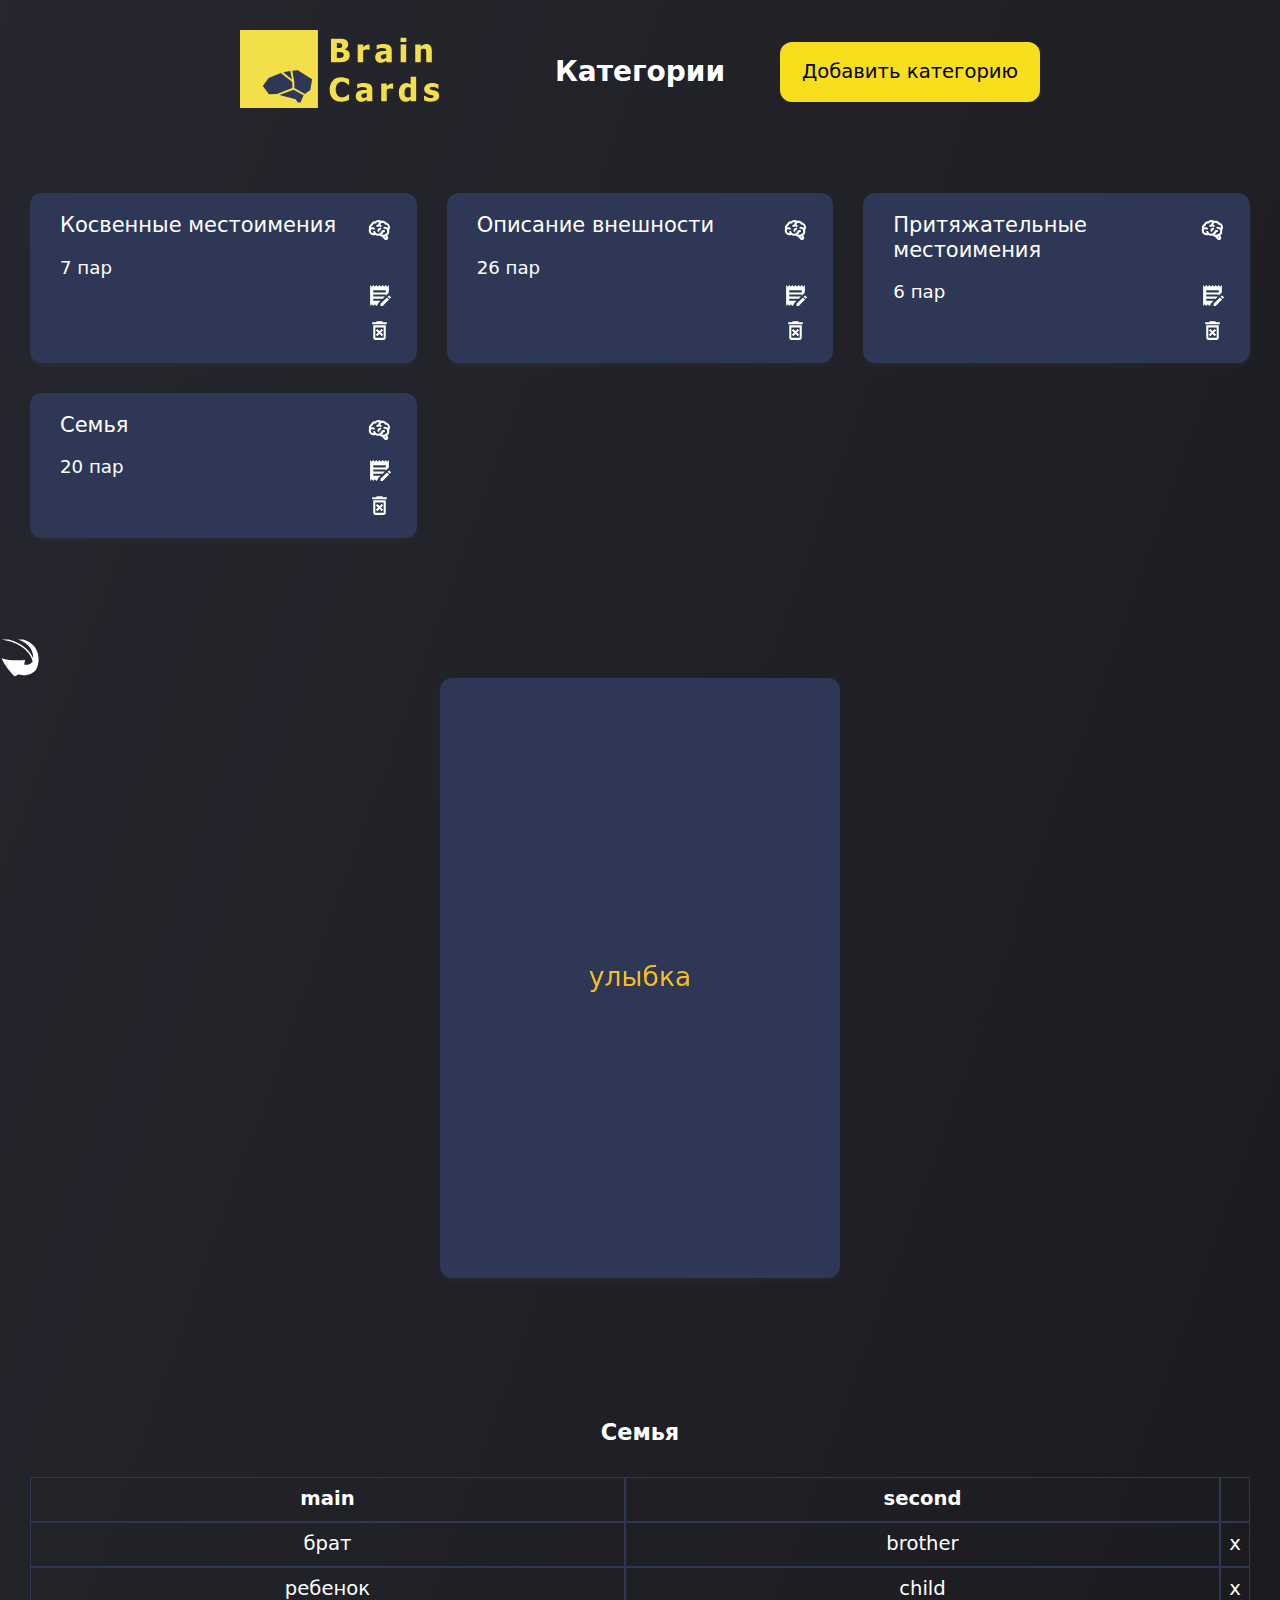
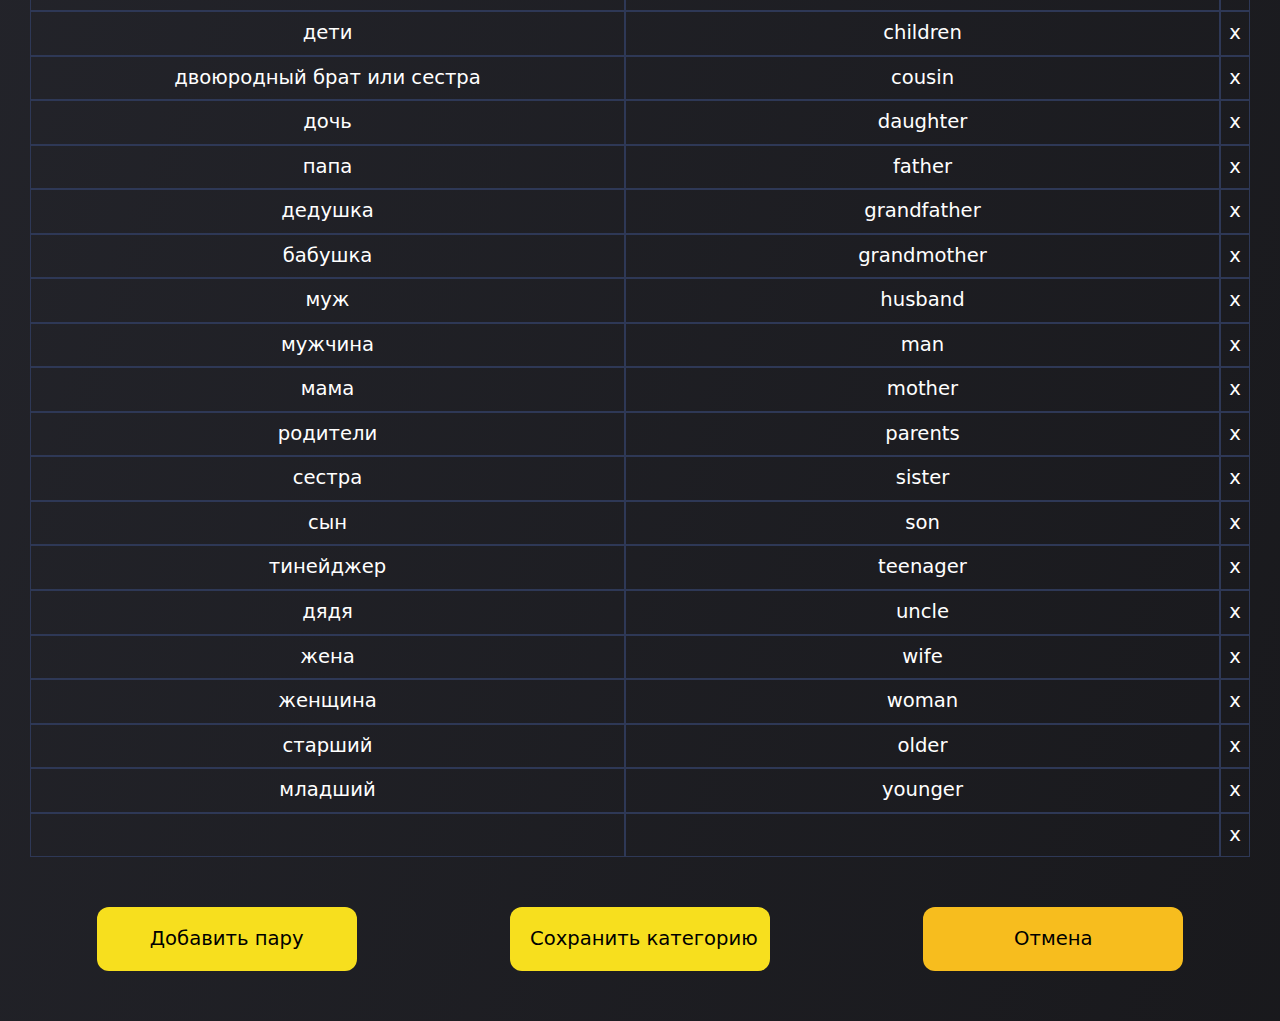
==== index copy.html @ e5b1f911 "init commit" ====
<!DOCTYPE html>
<html lang="ru">

<head>
  <meta charset="UTF-8">
  <meta http-equiv="X-UA-Compatible" content="IE=edge">
  <meta name="viewport" content="width=device-width, initial-scale=1.0">
  <title>Brain Cards</title>
  <link rel="stylesheet" href="css/normalize.css">
  <link rel="stylesheet" href="css/style.css">
</head>

<body>
  <h1 class="visually-hidden">Brain Cards</h1>
  <header class="header">
    <div class="container header__container">
      <a class="header__logo-link" href="#">
        <img class="header__logo" src="img/logo.svg" alt="Логотип сервиса Brain Cards">
      </a>
      <h2 class="header__subtitle">Категории</h2>
      <button class="header__btn">Добавить категорию</button>
    </div>
  </header>

  <main id="app">
    <section class="category section-offset">
      <div class="container">
        <ul class="category__list">
          <li class="category__item" data-id="bc2iv1cwi6ht">
            <button class="category__card">
              <span class="category__title">Косвенные местоимения</span>
              <span class="category__pairs">7 пар</span>
            </button>
            <button class="category__btn category__edit" aria-label="редактировать"></button>
            <button class="category__btn category__del" aria-label="удалить"></button>
          </li>

          <li class="category__item" data-id="bcbop5qmm9sy">
            <button class="category__card">
              <span class="category__title">Описание внешности</span>
              <span class="category__pairs">26 пар</span>
            </button>
            <button class="category__btn category__edit" aria-label="редактировать"></button>
            <button class="category__btn category__del" aria-label="удалить"></button>
          </li>

          <li class="category__item" data-id="bc93pfmb4nhw">
            <button class="category__card">
              <span class="category__title">Притяжательные местоимения</span>
              <span class="category__pairs">6 пар</span>
            </button>
            <button class="category__btn category__edit" aria-label="редактировать"></button>
            <button class="category__btn category__del" aria-label="удалить"></button>
          </li>

          <li class="category__item" data-id="bczp358gktzy">
            <button class="category__card">
              <span class="category__title">Семья</span>
              <span class="category__pairs">20 пар</span>
            </button>
            <button class="category__btn category__edit" aria-label="редактировать"></button>
            <button class="category__btn category__del" aria-label="удалить"></button>
          </li>
        </ul>
      </div>
    </section>

    <section class="card section-offset">
      <div class="container card__container">
        <button class="card__return" aria-label="Возврат к категориям"></button>
        <button class="card__item">
          <span class="card__front">улыбка</span>
          <span class="card__back">smile</span>
        </button>
      </div>
    </section>

    <section class="edit section-offset">
      <div class="container edit__container">
        <h2 class="edit__title" contenteditable="true" title="Можно редактировать">Семья</h2>
        <table class="edit__table table">
          <thead>
            <tr>
              <th class="table__cell">main</th>
              <th class="table__cell">second</th>
              <th class="table__cell"></th>
            </tr>
          </thead>
          <tbody>
            <tr>
              <td class="table__cell table__cell_one" contenteditable="true">брат</td>
              <td class="table__cell table__cell_two" contenteditable="true">brother</td>
              <td class="table__cell"><button class="table__del">x</button></td>
            </tr>
            <tr>
              <td class="table__cell table__cell_one" contenteditable="true">ребенок</td>
              <td class="table__cell table__cell_two" contenteditable="true">child</td>
              <td class="table__cell"><button class="table__del">x</button></td>
            </tr>
            <tr>
              <td class="table__cell table__cell_one" contenteditable="true">дети</td>
              <td class="table__cell table__cell_two" contenteditable="true">children</td>
              <td class="table__cell"><button class="table__del">x</button></td>
            </tr>
            <tr>
              <td class="table__cell table__cell_one" contenteditable="true">двоюродный брат или сестра</td>
              <td class="table__cell table__cell_two" contenteditable="true">cousin</td>
              <td class="table__cell"><button class="table__del">x</button></td>
            </tr>
            <tr>
              <td class="table__cell table__cell_one" contenteditable="true">дочь</td>
              <td class="table__cell table__cell_two" contenteditable="true">daughter</td>
              <td class="table__cell"><button class="table__del">x</button></td>
            </tr>
            <tr>
              <td class="table__cell table__cell_one" contenteditable="true">папа</td>
              <td class="table__cell table__cell_two" contenteditable="true">father</td>
              <td class="table__cell"><button class="table__del">x</button></td>
            </tr>
            <tr>
              <td class="table__cell table__cell_one" contenteditable="true">дедушка</td>
              <td class="table__cell table__cell_two" contenteditable="true">grandfather</td>
              <td class="table__cell"><button class="table__del">x</button></td>
            </tr>
            <tr>
              <td class="table__cell table__cell_one" contenteditable="true">бабушка</td>
              <td class="table__cell table__cell_two" contenteditable="true">grandmother</td>
              <td class="table__cell"><button class="table__del">x</button></td>
            </tr>
            <tr>
              <td class="table__cell table__cell_one" contenteditable="true">муж</td>
              <td class="table__cell table__cell_two" contenteditable="true">husband</td>
              <td class="table__cell"><button class="table__del">x</button></td>
            </tr>
            <tr>
              <td class="table__cell table__cell_one" contenteditable="true">мужчина</td>
              <td class="table__cell table__cell_two" contenteditable="true">man</td>
              <td class="table__cell"><button class="table__del">x</button></td>
            </tr>
            <tr>
              <td class="table__cell table__cell_one" contenteditable="true">мама</td>
              <td class="table__cell table__cell_two" contenteditable="true">mother</td>
              <td class="table__cell"><button class="table__del">x</button></td>
            </tr>
            <tr>
              <td class="table__cell table__cell_one" contenteditable="true">родители</td>
              <td class="table__cell table__cell_two" contenteditable="true">parents</td>
              <td class="table__cell"><button class="table__del">x</button></td>
            </tr>
            <tr>
              <td class="table__cell table__cell_one" contenteditable="true">сестра</td>
              <td class="table__cell table__cell_two" contenteditable="true">sister</td>
              <td class="table__cell"><button class="table__del">x</button></td>
            </tr>
            <tr>
              <td class="table__cell table__cell_one" contenteditable="true">сын</td>
              <td class="table__cell table__cell_two" contenteditable="true">son</td>
              <td class="table__cell"><button class="table__del">x</button></td>
            </tr>
            <tr>
              <td class="table__cell table__cell_one" contenteditable="true">тинейджер</td>
              <td class="table__cell table__cell_two" contenteditable="true">teenager</td>
              <td class="table__cell"><button class="table__del">x</button></td>
            </tr>
            <tr>
              <td class="table__cell table__cell_one" contenteditable="true">дядя</td>
              <td class="table__cell table__cell_two" contenteditable="true">uncle</td>
              <td class="table__cell"><button class="table__del">x</button></td>
            </tr>
            <tr>
              <td class="table__cell table__cell_one" contenteditable="true">жена</td>
              <td class="table__cell table__cell_two" contenteditable="true">wife</td>
              <td class="table__cell"><button class="table__del">x</button></td>
            </tr>
            <tr>
              <td class="table__cell table__cell_one" contenteditable="true">женщина</td>
              <td class="table__cell table__cell_two" contenteditable="true">woman</td>
              <td class="table__cell"><button class="table__del">x</button></td>
            </tr>
            <tr>
              <td class="table__cell table__cell_one" contenteditable="true">старший</td>
              <td class="table__cell table__cell_two" contenteditable="true">older</td>
              <td class="table__cell"><button class="table__del">x</button></td>
            </tr>
            <tr>
              <td class="table__cell table__cell_one" contenteditable="true">младший</td>
              <td class="table__cell table__cell_two" contenteditable="true">younger</td>
              <td class="table__cell"><button class="table__del">x</button></td>
            </tr>
            <tr>
              <td class="table__cell table__cell_one" contenteditable="true"></td>
              <td class="table__cell table__cell_two" contenteditable="true"></td>
              <td class="table__cell"><button class="table__del">x</button></td>
            </tr>
          </tbody>
        </table>
        <div class="edit__btn-wrapper">
          <button class="edit__btn edit__add-row">Добавить пару</button>
          <button class="edit__btn edit__save" data-id="bczp358gktzy">Сохранить категорию</button>
          <button class="edit__btn edit__cancel">Отмена</button>
        </div>
      </div>
    </section>
  </main>
</body>

</html>
---- css/style.css ----
html {
  box-sizing: border-box;
  font-size: 14px;
  min-width: 320px;
}

*,
*::after,
*::before {
  box-sizing: inherit;
}

body {
  min-height: 100vh;
  font-family: system-ui, -apple-system, BlinkMacSystemFont, "Segoe UI", Roboto,
    Oxygen, Ubuntu, Cantarell, "Open Sans", "Helvetica Neue", sans-serif;
  font-size: 1.4rem;
  font-weight: 500;
  background: -o-linear-gradient(160.2deg, #17171a -14.78%, #282931 116.5%),
    #ffffff;
  background: linear-gradient(289.8deg, #17171a -14.78%, #282931 116.5%),
    #ffffff;
  color: #ffffff;
}

a {
  text-decoration: none;
  color: inherit;
}

button {
  padding: 0;
  border: none;
  background-color: transparent;
  font: inherit;
  color: inherit;
  cursor: pointer;
}

ul {
  list-style: none;
  margin: 0;
  padding: 0;
}

h1,
h2,
h3,
p {
  margin: 0;
}

.visually-hidden {
  position: fixed;
  transform: scale(0);
}

.container {
  max-width: 1300px;
  margin: 0 auto;
  padding: 0 30px;
}

.section-offset {
  padding: 50px 0;
}

.server-error {
  padding: 50px 0;
  text-align: center;
  font-size: 2rem;
}

.header {
  padding: 30px 0;
}

.header__container {
  display: grid;
  grid-template-columns: repeat(3, 1fr);
  align-items: center;
  justify-self: start;
  gap: 30px 10px;
}

.header__logo {
  width: 200px;
}

.header__logo-link {
  justify-self: start;
}

.header__subtitle {
  text-align: center;
  justify-self: center;
  font-size: 2rem;
}

.header__btn {
  justify-self: end;
  display: block;
  text-align: center;
  background-color: #f7df1e;
  color: #000000;
  width: 260px;
  line-height: 20px;
  max-width: 100%;
  padding: 20px;
  border-radius: 12px;
  transition: background-color 0.2s ease-in-out;
}

.header__btn:hover {
  background-color: #f7bd1e;
}

.category__list {
  display: grid;
  grid-template-columns: repeat(auto-fit, minmax(300px, 1fr));
  justify-content: center;
  gap: 30px;
}

.category__item {
  position: relative;
  overflow: hidden;
  border-radius: 12px;
  background-color: #2e3856;
  box-shadow: 0 4px 6px 0 rgba(255, 255, 255, 0.03);
}

.category__item:after {
  content: "";
  display: block;
  position: absolute;
  left: 0;
  right: 0;
  bottom: 0;
  height: 10px;
  transition: background-color 0.2s ease-in-out;
}

.category__item:hover::after {
  background-color: #f7bd1e;
}

.category__card {
  display: flex;
  flex-direction: column;
  padding: 20px 60px 60px 30px;
  text-align: left;
  width: 100%;
  height: 100%;
}

.category__card:after {
  content: "";
  position: absolute;
  top: 25px;
  right: 25px;
  width: 25px;
  height: 25px;
  background-image: url("data:image/svg+xml,%3Csvg xmlns='http://www.w3.org/2000/svg' width='1em' height='1em' viewBox='0 0 24 24'%3E%3Cpath fill='%23ffffff' d='M21.33 12.91c.09 1.55-.62 3.04-1.89 3.95l.77 1.49c.23.45.26.98.06 1.45c-.19.47-.58.84-1.06 1l-.79.25a1.687 1.687 0 0 1-1.86-.55L14.44 18c-.89-.15-1.73-.53-2.44-1.1c-.5.15-1 .23-1.5.23c-.88 0-1.76-.27-2.5-.79c-.53.16-1.07.23-1.62.22c-.79.01-1.57-.15-2.3-.45a4.105 4.105 0 0 1-2.43-3.61c-.08-.72.04-1.45.35-2.11c-.29-.75-.32-1.57-.07-2.33C2.3 7.11 3 6.32 3.87 5.82c.58-1.69 2.21-2.82 4-2.7c1.6-1.5 4.05-1.66 5.83-.37c.42-.11.86-.17 1.3-.17c1.36-.03 2.65.57 3.5 1.64c2.04.53 3.5 2.35 3.58 4.47c.05 1.11-.25 2.2-.86 3.13c.07.36.11.72.11 1.09m-5-1.41c.57.07 1.02.5 1.02 1.07a1 1 0 0 1-1 1h-.63c-.32.9-.88 1.69-1.62 2.29c.25.09.51.14.77.21c5.13-.07 4.53-3.2 4.53-3.25a2.592 2.592 0 0 0-2.69-2.49a1 1 0 0 1-1-1a1 1 0 0 1 1-1c1.23.03 2.41.49 3.33 1.3c.05-.29.08-.59.08-.89c-.06-1.24-.62-2.32-2.87-2.53c-1.25-2.96-4.4-1.32-4.4-.4c-.03.23.21.72.25.75a1 1 0 0 1 1 1c0 .55-.45 1-1 1c-.53-.02-1.03-.22-1.43-.56c-.48.31-1.03.5-1.6.56c-.57.05-1.04-.35-1.07-.9a.968.968 0 0 1 .88-1.1c.16-.02.94-.14.94-.77c0-.66.25-1.29.68-1.79c-.92-.25-1.91.08-2.91 1.29C6.75 5 6 5.25 5.45 7.2C4.5 7.67 4 8 3.78 9c1.08-.22 2.19-.13 3.22.25c.5.19.78.75.59 1.29c-.19.52-.77.78-1.29.59c-.73-.32-1.55-.34-2.3-.06c-.32.27-.32.83-.32 1.27c0 .74.37 1.43 1 1.83c.53.27 1.12.41 1.71.4c-.15-.26-.28-.53-.39-.81a1.038 1.038 0 0 1 1.96-.68c.4 1.14 1.42 1.92 2.62 2.05c1.37-.07 2.59-.88 3.19-2.13c.23-1.38 1.34-1.5 2.56-1.5m2 7.47l-.62-1.3l-.71.16l1 1.25l.33-.11m-4.65-8.61a1 1 0 0 0-.91-1.03c-.71-.04-1.4.2-1.93.67c-.57.58-.87 1.38-.84 2.19a1 1 0 0 0 1 1c.57 0 1-.45 1-1c0-.27.07-.54.23-.76c.12-.1.27-.15.43-.15c.55.03 1.02-.38 1.02-.92Z'/%3E%3C/svg%3E");
  background-size: contain;
  background-position: center;
  transition: transform 0.2s ease-in-out;
}

.category__card:hover:after {
  transform: scale(1.5);
  background-image: url("data:image/svg+xml,%3Csvg xmlns='http://www.w3.org/2000/svg' width='1em' height='1em' viewBox='0 0 24 24'%3E%3Cpath fill='%23f7bd1e' d='M21.33 12.91c.09 1.55-.62 3.04-1.89 3.95l.77 1.49c.23.45.26.98.06 1.45c-.19.47-.58.84-1.06 1l-.79.25a1.687 1.687 0 0 1-1.86-.55L14.44 18c-.89-.15-1.73-.53-2.44-1.1c-.5.15-1 .23-1.5.23c-.88 0-1.76-.27-2.5-.79c-.53.16-1.07.23-1.62.22c-.79.01-1.57-.15-2.3-.45a4.105 4.105 0 0 1-2.43-3.61c-.08-.72.04-1.45.35-2.11c-.29-.75-.32-1.57-.07-2.33C2.3 7.11 3 6.32 3.87 5.82c.58-1.69 2.21-2.82 4-2.7c1.6-1.5 4.05-1.66 5.83-.37c.42-.11.86-.17 1.3-.17c1.36-.03 2.65.57 3.5 1.64c2.04.53 3.5 2.35 3.58 4.47c.05 1.11-.25 2.2-.86 3.13c.07.36.11.72.11 1.09m-5-1.41c.57.07 1.02.5 1.02 1.07a1 1 0 0 1-1 1h-.63c-.32.9-.88 1.69-1.62 2.29c.25.09.51.14.77.21c5.13-.07 4.53-3.2 4.53-3.25a2.592 2.592 0 0 0-2.69-2.49a1 1 0 0 1-1-1a1 1 0 0 1 1-1c1.23.03 2.41.49 3.33 1.3c.05-.29.08-.59.08-.89c-.06-1.24-.62-2.32-2.87-2.53c-1.25-2.96-4.4-1.32-4.4-.4c-.03.23.21.72.25.75a1 1 0 0 1 1 1c0 .55-.45 1-1 1c-.53-.02-1.03-.22-1.43-.56c-.48.31-1.03.5-1.6.56c-.57.05-1.04-.35-1.07-.9a.968.968 0 0 1 .88-1.1c.16-.02.94-.14.94-.77c0-.66.25-1.29.68-1.79c-.92-.25-1.91.08-2.91 1.29C6.75 5 6 5.25 5.45 7.2C4.5 7.67 4 8 3.78 9c1.08-.22 2.19-.13 3.22.25c.5.19.78.75.59 1.29c-.19.52-.77.78-1.29.59c-.73-.32-1.55-.34-2.3-.06c-.32.27-.32.83-.32 1.27c0 .74.37 1.43 1 1.83c.53.27 1.12.41 1.71.4c-.15-.26-.28-.53-.39-.81a1.038 1.038 0 0 1 1.96-.68c.4 1.14 1.42 1.92 2.62 2.05c1.37-.07 2.59-.88 3.19-2.13c.23-1.38 1.34-1.5 2.56-1.5m2 7.47l-.62-1.3l-.71.16l1 1.25l.33-.11m-4.65-8.61a1 1 0 0 0-.91-1.03c-.71-.04-1.4.2-1.93.67c-.57.58-.87 1.38-.84 2.19a1 1 0 0 0 1 1c.57 0 1-.45 1-1c0-.27.07-.54.23-.76c.12-.1.27-.15.43-.15c.55.03 1.02-.38 1.02-.92Z'/%3E%3C/svg%3E");
}

.category__title {
  font-size: 1.5rem;
  margin-bottom: 20px;
}

.category__pairs {
  font-size: 1.3rem;
}

.category__btn {
  position: absolute;
  z-index: 5;
  bottom: 20px;
  display: block;
  width: 25px;
  height: 25px;
  background-size: contain;
  background-repeat: no-repeat;
  background-position: center;
  transition: opacity 0.3s ease-in-out;
}

.category__edit {
  right: 25px;
  bottom: 55px;
  transition: transform 0.2s ease-in-out;
  background-image: url("data:image/svg+xml,%3Csvg xmlns='http://www.w3.org/2000/svg' width='1em' height='1em' viewBox='0 0 24 24'%3E%3Cpath fill='%23ffffff' d='m3 22l1.5-1.5L6 22l1.5-1.5L9 22l1.5-1.5v-.87L13.13 17H6v-2h9.13l2-2H6v-2h12v1.13l3-3V2l-1.5 1.5L18 2l-1.5 1.5L15 2l-1.5 1.5L12 2l-1.5 1.5L9 2L7.5 3.5L6 2L4.5 3.5L3 2v20M6 9V7h12v2H6m7 13v-2.04l6.13-6.13l2.04 2.04L15.04 22H13m8-9.97a.5.5 0 0 1 .53.12l1.32 1.32c.2.2.2.53 0 .72l-.98.98l-2.04-2.04l.98-.98l.02-.02c.05-.04.11-.08.17-.1Z'/%3E%3C/svg%3E");
}

.category__edit:hover {
  transform: scale(1.5);
  background-image: url("data:image/svg+xml,%3Csvg xmlns='http://www.w3.org/2000/svg' width='1em' height='1em' viewBox='0 0 24 24'%3E%3Cpath fill='%23f7bd1e' d='m3 22l1.5-1.5L6 22l1.5-1.5L9 22l1.5-1.5v-.87L13.13 17H6v-2h9.13l2-2H6v-2h12v1.13l3-3V2l-1.5 1.5L18 2l-1.5 1.5L15 2l-1.5 1.5L12 2l-1.5 1.5L9 2L7.5 3.5L6 2L4.5 3.5L3 2v20M6 9V7h12v2H6m7 13v-2.04l6.13-6.13l2.04 2.04L15.04 22H13m8-9.97a.5.5 0 0 1 .53.12l1.32 1.32c.2.2.2.53 0 .72l-.98.98l-2.04-2.04l.98-.98l.02-.02c.05-.04.11-.08.17-.1Z'/%3E%3C/svg%3E");
}

.category__del {
  right: 25px;
  transition: transform 0.2s ease-in-out;
  background-image: url("data:image/svg+xml,%3Csvg xmlns='http://www.w3.org/2000/svg' width='24' height='24' viewBox='0 0 24 24'%3E%3Cpath fill='%23ffffff' d='M14.12 10.47L12 12.59l-2.13-2.12l-1.41 1.41L10.59 14l-2.12 2.12l1.41 1.41L12 15.41l2.12 2.12l1.41-1.41L13.41 14l2.12-2.12zM15.5 4l-1-1h-5l-1 1H5v2h14V4zM6 19c0 1.1.9 2 2 2h8c1.1 0 2-.9 2-2V7H6v12zM8 9h8v10H8V9z'/%3E%3C/svg%3E");
}

.category__del:hover {
  transform: scale(1.5);
  background-image: url("data:image/svg+xml,%3Csvg xmlns='http://www.w3.org/2000/svg' width='24' height='24' viewBox='0 0 24 24'%3E%3Cpath fill='%23f7bd1e' d='M14.12 10.47L12 12.59l-2.13-2.12l-1.41 1.41L10.59 14l-2.12 2.12l1.41 1.41L12 15.41l2.12 2.12l1.41-1.41L13.41 14l2.12-2.12zM15.5 4l-1-1h-5l-1 1H5v2h14V4zM6 19c0 1.1.9 2 2 2h8c1.1 0 2-.9 2-2V7H6v12zM8 9h8v10H8V9z'/%3E%3C/svg%3E");
}

.card {
  min-height: calc(100vh - 120px);
  display: flex;
  flex-direction: column;
}

.card__container {
  position: relative;
  flex-grow: 1;
  width: 100%;
  display: flex;
  justify-content: center;
  align-items: center;
}

.card__return {
  position: absolute;
  top: 0;
  left: 0;
  display: block;
  width: 40px;
  height: 40px;
  background-image: url("data:image/svg+xml,%3Csvg width='512' height='512' viewBox='0 0 512 512' fill='%23ffffff' xmlns='http://www.w3.org/2000/svg'%3E%3Cpath d='M19.8281 18.2561L19.8261 18.2711C269.468 55.2661 391.73 188.254 417.146 296.281C415.052 302.258 412.65 307.325 410.078 311.249C392.788 337.632 347.556 351.324 308.424 339.845C314.408 320.095 318.556 300.011 320.494 280.725C225.034 288.902 107.95 289.145 19.2871 258.083C61.0141 353.4 118.612 422.548 184.27 488.163C202.566 485.999 220.077 476.813 236.107 462.793C321.325 497.46 424.173 460.238 462.855 402.113C509.777 331.613 536.925 84.5931 295.393 18.2571H232.81C393.136 73.1311 428.54 185.997 424.383 257.287C387.233 163.66 286.703 65.4321 112.003 18.2571H19.8301L19.8281 18.2561Z' /%3E%3C/svg%3E%0A");
  background-position: center;
  background-size: contain;
  background-repeat: no-repeat;
}

.card__return:hover {
  background-image: url("data:image/svg+xml,%3Csvg width='512' height='512' viewBox='0 0 512 512' fill='%23f7bd1e' xmlns='http://www.w3.org/2000/svg'%3E%3Cpath d='M19.8281 18.2561L19.8261 18.2711C269.468 55.2661 391.73 188.254 417.146 296.281C415.052 302.258 412.65 307.325 410.078 311.249C392.788 337.632 347.556 351.324 308.424 339.845C314.408 320.095 318.556 300.011 320.494 280.725C225.034 288.902 107.95 289.145 19.2871 258.083C61.0141 353.4 118.612 422.548 184.27 488.163C202.566 485.999 220.077 476.813 236.107 462.793C321.325 497.46 424.173 460.238 462.855 402.113C509.777 331.613 536.925 84.5931 295.393 18.2571H232.81C393.136 73.1311 428.54 185.997 424.383 257.287C387.233 163.66 286.703 65.4321 112.003 18.2571H19.8301L19.8281 18.2561Z' /%3E%3C/svg%3E%0A");
}

.card__return:after {
  content: "назад";
  position: absolute;
  bottom: -18px;
  right: -100%;
  opacity: 0;
}

.card__return:hover:after {
  transition: opacity 0.3s ease-in-out;
  opacity: 1;
}

.card__item {
  width: 100%;
  max-width: 400px;
  min-height: 600px;
  perspective: 1000px;
}

.card__front,
.card__back {
  position: absolute;
  padding: 20px;
  background-color: #2e3856;
  font-size: 1.9rem;
  width: 100%;
  height: 100%;
  left: 0;
  top: 0;
  display: flex;
  justify-content: center;
  align-items: center;
  transition: transform 1s linear;
  backface-visibility: hidden;
  border-radius: 12px;

  box-shadow: 0 4px 6px 0 rgba(255, 255, 255, 0.03);
  border: 10px solid transparent;
  transition: all 0.2s ease-in-out;
}

.card__front {
  background-color: #2e3856;
  color: #f7bd1e;
}
.card__back {
  background-color: #f7bd1e;
  color: #2e3856;
  transform: rotateY(180deg);
}

.card__item_flipped .card__front {
  transform: rotateY(180deg);
}

.card__item_flipped .card__back {
  transform: rotateY(360deg);
}

.table {
  width: 100%;
  border-collapse: collapse;
  text-align: center;
  margin-bottom: 50px;
}

tr {
  display: flex;
}

.table__cell {
  border: 1px solid #2e3856;
  padding: 10px;
  flex: 1 0;
}

.table__cell:last-child {
  flex: 0 0 30px;
  padding: 0;
  display: flex;
  align-items: center;
  justify-content: center;
}

.table__cell:focus {
  outline: 1px solid #f7bd1e;
  outline-offset: -2px;
}

.table__del:focus {
  border-radius: 3px;
  width: 18px;
  height: 18px;
  line-height: 18px;
  outline: 1px solid #f7bd1e;
  outline-offset: 2px;
}

.edit__btn-wrapper {
  display: flex;
  gap: 20px;
  flex-wrap: wrap;
  justify-content: space-around;
}

.edit__btn {
  white-space: nowrap;
}

.edit__title {
  font-size: 1.6rem;
  text-align: center;
  margin-bottom: 30px;
  border: 2px solid transparent;
  outline: none;
}

.edit__title_change {
  border-color: #f7bd1e;
}

.edit__btn {
  text-align: center;
  background-color: #f7df1e;
  color: #000000;
  width: 260px;
  line-height: 20px;
  max-width: 100%;
  padding: 20px;
  border-radius: 12px;
  transition: background-color 0.2s ease-in-out;
}

.edit__btn:hover {
  background-color: #f7bd1e;
}

.edit__cancel {
  background-color: #f7bd1e;
  border: 2px solid transparent;
  transition: border-color 0.2s ease-in-out;
}

.edit__cancel:hover {
  border-color: #fff;
}

.alert {
  z-index: 999;
  display: flex;
  position: fixed;
  right: 50px;
  bottom: 50px;
  align-items: center;
  justify-content: center;
  width: 350px;
  min-height: 100px;
  padding: 30px;
  text-align: center;
  border-radius: 10px;
  background-color: #f7bd1e;
  color: #282931;
  font-size: 1.5rem;
  opacity: 0;
  transition: opacity 0.2s ease-in-out;
}

.alert_show {
  opacity: 1;
}

@media (max-width: 960px) {
  .header__container {
    grid-template-columns: repeat(2, 1fr);
  }

  .header__subtitle {
    order: 2;
    grid-column: 1 / 3;
  }
}

@media (max-width: 768px) {
  body {
    font-size: 1rem;
  }

  .container {
    padding: 0 10px;
  }

  .header__logo {
    width: 160px;
  }

  .header__btn {
    max-width: 200px;
    padding: 1rem;
  }

  .card__container {
    padding-top: 50px;
  }

  .alert {
    width: 280px;
    min-height: 60px;
    font-size: 1.2rem;
    right: 20px;
    bottom: 30px;
  }
}

@media (max-width: 480px) {
  .section-offset {
    padding: 30px 0;
  }

  .header {
    padding: 10px 0;
  }

  .header__btn {
    font-size: 0;
    padding: 0;
    width: 40px;
    height: 40px;
    display: flex;
    align-items: center;
    justify-content: center;
  }

  .header__btn:after {
    content: "+";
    font-size: 2.2rem;
    line-height: 2.2rem;
    color: #282931;
  }

  .card__item {
    min-height: 130vw;
  }
}
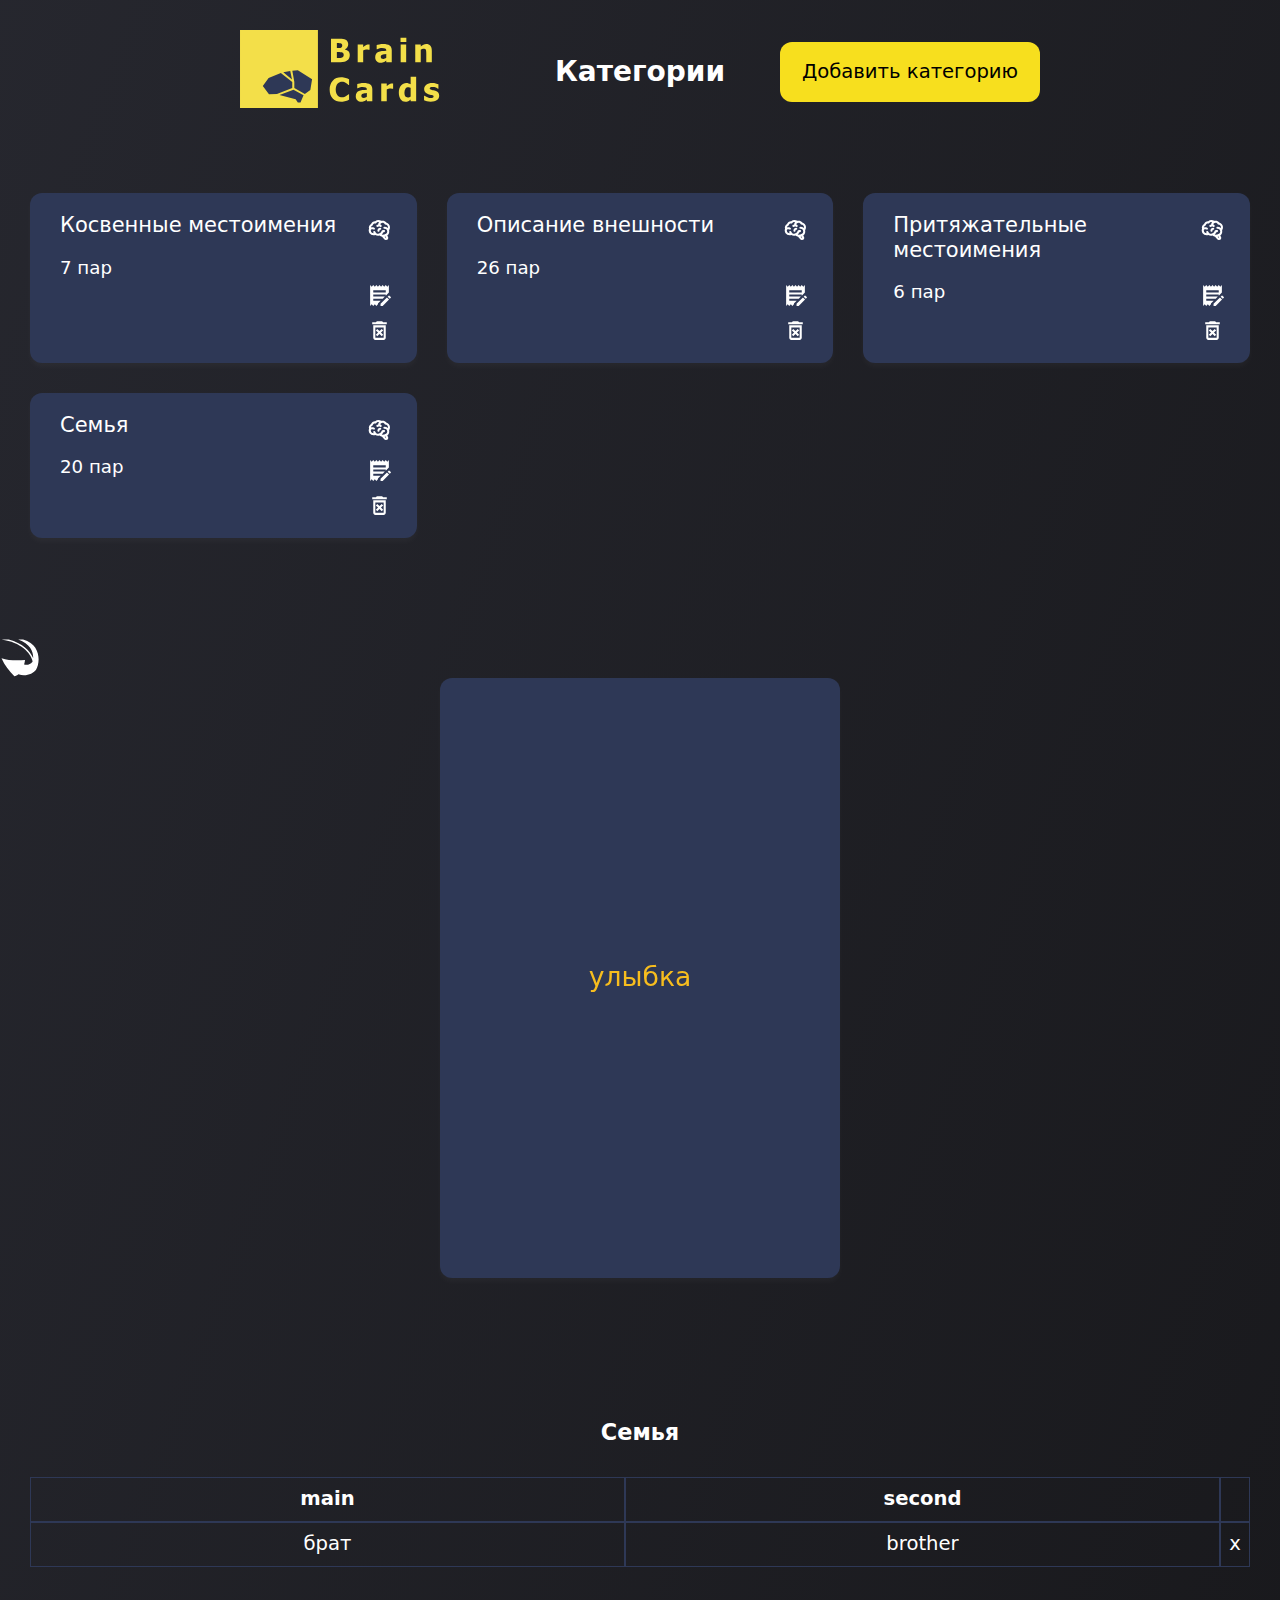
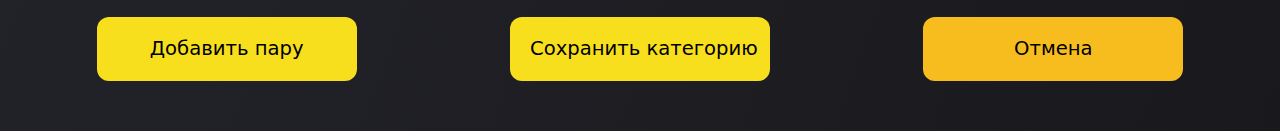
==== commit 59e8c552: "feat: add createCategoryCard and editCategory" ====
--- a/index copy.html
+++ b/index copy.html
@@ -92,106 +92,7 @@
               <td class="table__cell table__cell_two" contenteditable="true">brother</td>
               <td class="table__cell"><button class="table__del">x</button></td>
             </tr>
-            <tr>
-              <td class="table__cell table__cell_one" contenteditable="true">ребенок</td>
-              <td class="table__cell table__cell_two" contenteditable="true">child</td>
-              <td class="table__cell"><button class="table__del">x</button></td>
-            </tr>
-            <tr>
-              <td class="table__cell table__cell_one" contenteditable="true">дети</td>
-              <td class="table__cell table__cell_two" contenteditable="true">children</td>
-              <td class="table__cell"><button class="table__del">x</button></td>
-            </tr>
-            <tr>
-              <td class="table__cell table__cell_one" contenteditable="true">двоюродный брат или сестра</td>
-              <td class="table__cell table__cell_two" contenteditable="true">cousin</td>
-              <td class="table__cell"><button class="table__del">x</button></td>
-            </tr>
-            <tr>
-              <td class="table__cell table__cell_one" contenteditable="true">дочь</td>
-              <td class="table__cell table__cell_two" contenteditable="true">daughter</td>
-              <td class="table__cell"><button class="table__del">x</button></td>
-            </tr>
-            <tr>
-              <td class="table__cell table__cell_one" contenteditable="true">папа</td>
-              <td class="table__cell table__cell_two" contenteditable="true">father</td>
-              <td class="table__cell"><button class="table__del">x</button></td>
-            </tr>
-            <tr>
-              <td class="table__cell table__cell_one" contenteditable="true">дедушка</td>
-              <td class="table__cell table__cell_two" contenteditable="true">grandfather</td>
-              <td class="table__cell"><button class="table__del">x</button></td>
-            </tr>
-            <tr>
-              <td class="table__cell table__cell_one" contenteditable="true">бабушка</td>
-              <td class="table__cell table__cell_two" contenteditable="true">grandmother</td>
-              <td class="table__cell"><button class="table__del">x</button></td>
-            </tr>
-            <tr>
-              <td class="table__cell table__cell_one" contenteditable="true">муж</td>
-              <td class="table__cell table__cell_two" contenteditable="true">husband</td>
-              <td class="table__cell"><button class="table__del">x</button></td>
-            </tr>
-            <tr>
-              <td class="table__cell table__cell_one" contenteditable="true">мужчина</td>
-              <td class="table__cell table__cell_two" contenteditable="true">man</td>
-              <td class="table__cell"><button class="table__del">x</button></td>
-            </tr>
-            <tr>
-              <td class="table__cell table__cell_one" contenteditable="true">мама</td>
-              <td class="table__cell table__cell_two" contenteditable="true">mother</td>
-              <td class="table__cell"><button class="table__del">x</button></td>
-            </tr>
-            <tr>
-              <td class="table__cell table__cell_one" contenteditable="true">родители</td>
-              <td class="table__cell table__cell_two" contenteditable="true">parents</td>
-              <td class="table__cell"><button class="table__del">x</button></td>
-            </tr>
-            <tr>
-              <td class="table__cell table__cell_one" contenteditable="true">сестра</td>
-              <td class="table__cell table__cell_two" contenteditable="true">sister</td>
-              <td class="table__cell"><button class="table__del">x</button></td>
-            </tr>
-            <tr>
-              <td class="table__cell table__cell_one" contenteditable="true">сын</td>
-              <td class="table__cell table__cell_two" contenteditable="true">son</td>
-              <td class="table__cell"><button class="table__del">x</button></td>
-            </tr>
-            <tr>
-              <td class="table__cell table__cell_one" contenteditable="true">тинейджер</td>
-              <td class="table__cell table__cell_two" contenteditable="true">teenager</td>
-              <td class="table__cell"><button class="table__del">x</button></td>
-            </tr>
-            <tr>
-              <td class="table__cell table__cell_one" contenteditable="true">дядя</td>
-              <td class="table__cell table__cell_two" contenteditable="true">uncle</td>
-              <td class="table__cell"><button class="table__del">x</button></td>
-            </tr>
-            <tr>
-              <td class="table__cell table__cell_one" contenteditable="true">жена</td>
-              <td class="table__cell table__cell_two" contenteditable="true">wife</td>
-              <td class="table__cell"><button class="table__del">x</button></td>
-            </tr>
-            <tr>
-              <td class="table__cell table__cell_one" contenteditable="true">женщина</td>
-              <td class="table__cell table__cell_two" contenteditable="true">woman</td>
-              <td class="table__cell"><button class="table__del">x</button></td>
-            </tr>
-            <tr>
-              <td class="table__cell table__cell_one" contenteditable="true">старший</td>
-              <td class="table__cell table__cell_two" contenteditable="true">older</td>
-              <td class="table__cell"><button class="table__del">x</button></td>
-            </tr>
-            <tr>
-              <td class="table__cell table__cell_one" contenteditable="true">младший</td>
-              <td class="table__cell table__cell_two" contenteditable="true">younger</td>
-              <td class="table__cell"><button class="table__del">x</button></td>
-            </tr>
-            <tr>
-              <td class="table__cell table__cell_one" contenteditable="true"></td>
-              <td class="table__cell table__cell_two" contenteditable="true"></td>
-              <td class="table__cell"><button class="table__del">x</button></td>
-            </tr>
+            
           </tbody>
         </table>
         <div class="edit__btn-wrapper">
@@ -204,4 +105,4 @@
   </main>
 </body>
 
-</html>+</html>
